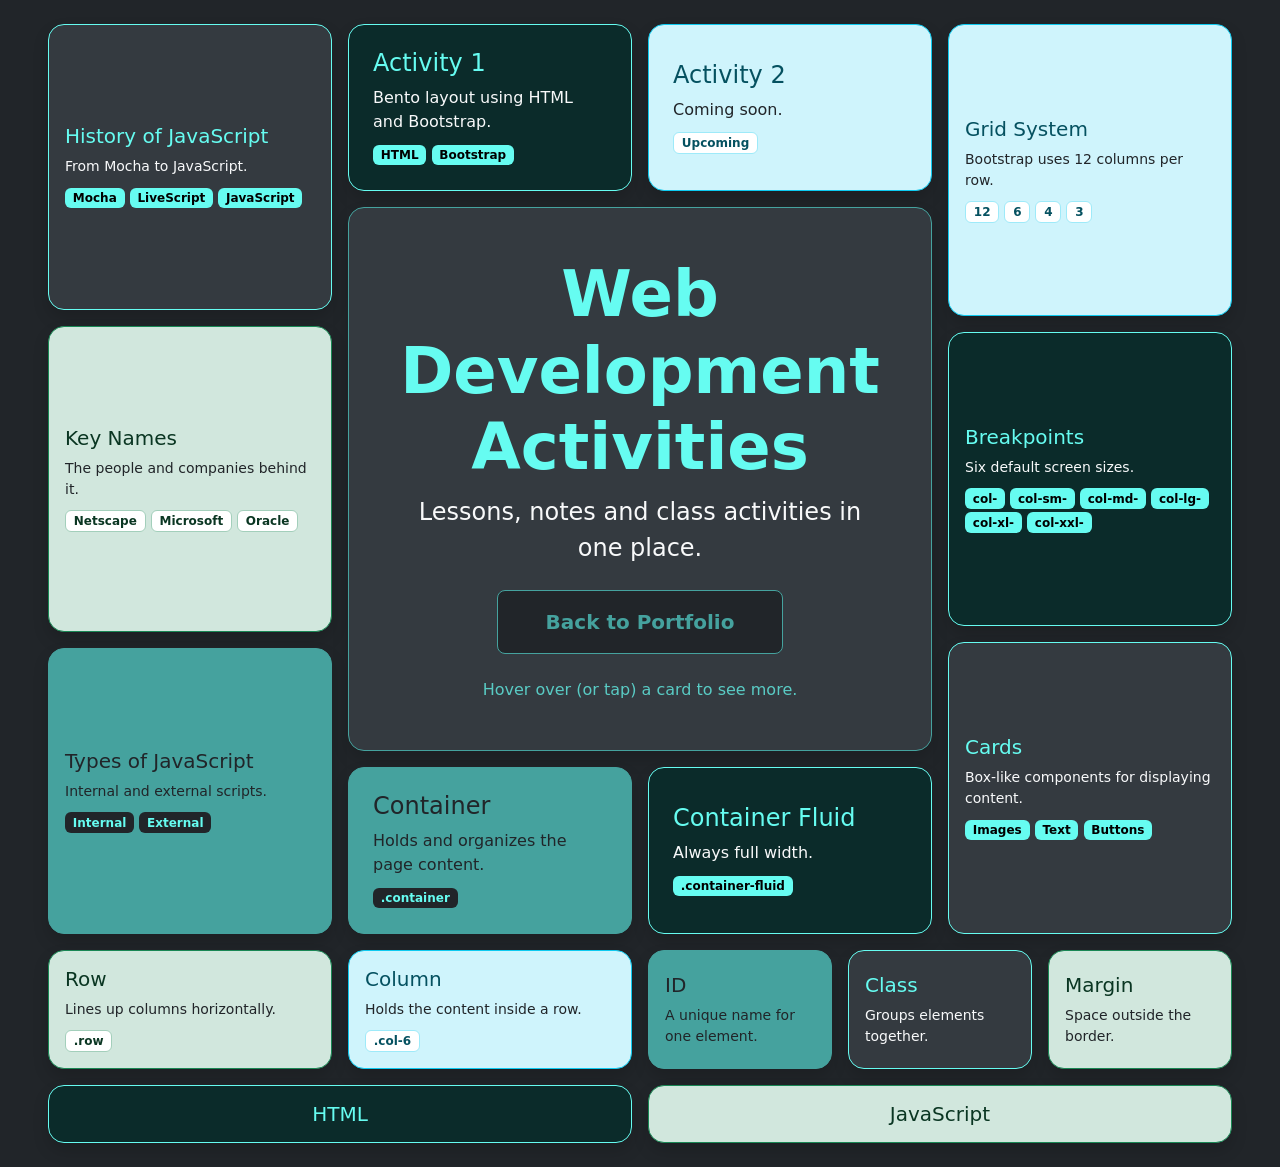
==== BENTO/index.html @ f208b11e "Rename folder to BENTO" ====
<!doctype html>
<html lang="en" data-bs-theme="dark">

<head>
  <meta charset="utf-8">
  <meta name="viewport" content="width=device-width, initial-scale=1">
  <title>Shyra - Web Development Activities</title>
  <link href="https://cdn.jsdelivr.net/npm/bootstrap@5.3.8/dist/css/bootstrap.min.css" rel="stylesheet"
    integrity="sha384-sRIl4kxILFvY47J16cr9ZwB07vP4J8+LH7qKQnuqkuIAvNWLzeN8tE5YBujZqJLB" crossorigin="anonymous">
</head>

<body class="bg-dark text-white mx-auto"
  style="max-width:1440px; --bs-info-rgb:102,252,241; --bs-success-rgb:69,162,158; --bs-info-bg-subtle:#0b2b2a; --bs-border-opacity:.55;">

  <div class="container-fluid d-flex flex-column gap-3 py-3 py-md-4 px-3 px-md-4 px-xl-5">

    <div class="row g-3">

      <div class="col-12 col-lg-6 order-lg-2 d-flex flex-column gap-3">

        <div class="row g-3">

          <div class="col-12 col-sm-6 d-flex">
            <div tabindex="0" data-hover
              class="card w-100 bg-info-subtle border-info rounded-4 p-4 justify-content-center shadow">
              <div data-front>
                <h3 class="h4 text-info">Activity 1</h3>
                <p class="text-light mb-2">Bento layout using HTML and Bootstrap.</p>
                <div>
                  <span class="badge text-bg-info">HTML</span>
                  <span class="badge text-bg-info">Bootstrap</span>
                </div>
              </div>
              <div data-back class="d-none">
                <h3 class="h4 text-info">Activity 1</h3>
                <p class="text-light mb-0">A bento layout made with rows, columns and cards.</p>
              </div>
            </div>
          </div>

          <div class="col-12 col-sm-6 d-flex">
            <div tabindex="0" data-hover data-bs-theme="light"
              class="card w-100 bg-info-subtle border-info rounded-4 p-4 justify-content-center shadow">
              <div data-front>
                <h3 class="h4 text-info-emphasis">Activity 2</h3>
                <p class="text-body mb-2">Coming soon.</p>
                <div><span class="badge bg-white text-info-emphasis border border-info-subtle">Upcoming</span></div>
              </div>
              <div data-back class="d-none">
                <h3 class="h4 text-info-emphasis">Activity 2</h3>
                <p class="text-body mb-0">Not added yet.</p>
              </div>
            </div>
          </div>

        </div>

        <div tabindex="0" data-hover
          class="card flex-grow-1 w-100 bg-body-secondary border-success rounded-4 p-4 p-md-5 py-md-5 text-center justify-content-center shadow">
          <div data-front>
            <h1 class="display-3 fw-bold text-info">Web Development Activities</h1>
            <p class="lead fs-4 text-light mb-4">Lessons, notes and class activities in one place.</p>
          </div>
          <div data-back class="d-none">
            <h1 class="display-3 fw-bold text-info">Web Development Activities</h1>
            <p class="lead fs-4 text-light mb-4">Covers JavaScript history and types, HTML and Bootstrap terms, the grid system and breakpoints.</p>
          </div>
          <div>
            <a href="https://shyramrbns.github.io/my-portfolio/" class="btn btn-dark btn-lg px-5 py-3 border border-success text-success fw-semibold">Back to Portfolio</a>
          </div>
          <p class="text-info opacity-75 mt-4 mb-0">Hover over (or tap) a card to see more.</p>
        </div>

        <div class="row g-3">

          <div class="col-12 col-sm-6 d-flex">
            <div tabindex="0" data-hover
              class="card w-100 bg-success border-success rounded-4 p-4 justify-content-center shadow">
              <div data-front>
                <h3 class="h4 text-dark">Container</h3>
                <p class="text-dark mb-2">Holds and organizes the page content.</p>
                <div><span class="badge bg-dark text-info">.container</span></div>
              </div>
              <div data-back class="d-none">
                <h3 class="h4 text-dark">Container</h3>
                <p class="text-dark mb-0">Bootstrap's .container uses predefined maximum widths that change with screen size.</p>
              </div>
            </div>
          </div>

          <div class="col-12 col-sm-6 d-flex">
            <div tabindex="0" data-hover
              class="card w-100 bg-info-subtle border-info rounded-4 p-4 justify-content-center shadow">
              <div data-front>
                <h3 class="h4 text-info">Container Fluid</h3>
                <p class="text-light mb-2">Always full width.</p>
                <div><span class="badge text-bg-info">.container-fluid</span></div>
              </div>
              <div data-back class="d-none">
                <h3 class="h4 text-info">Container Fluid</h3>
                <p class="text-light mb-0">.container-fluid takes up 100% of the available width.</p>
              </div>
            </div>
          </div>

        </div>

      </div>

      <div class="col-12 col-md-6 col-lg-3 order-lg-1 d-flex flex-column gap-3">

        <div tabindex="0" data-hover
          class="card flex-grow-1 w-100 bg-body-secondary border-info rounded-4 p-3 justify-content-center shadow">
          <div data-front>
            <h3 class="h5 text-info">History of JavaScript</h3>
            <p class="text-light small mb-2">From Mocha to JavaScript.</p>
            <div>
              <span class="badge text-bg-info">Mocha</span>
              <span class="badge text-bg-info">LiveScript</span>
              <span class="badge text-bg-info">JavaScript</span>
            </div>
          </div>
          <div data-back class="d-none">
            <h3 class="h5 text-info">History of JavaScript</h3>
            <p class="text-light small mb-0">Brendan Eich created it at Netscape. It was named Mocha, then LiveScript, and became JavaScript in 1995. It is not the same as Java.</p>
          </div>
        </div>

        <div tabindex="0" data-hover data-bs-theme="light"
          class="card flex-grow-1 w-100 bg-success-subtle border-success rounded-4 p-3 justify-content-center shadow">
          <div data-front>
            <h3 class="h5 text-success-emphasis">Key Names</h3>
            <p class="text-body small mb-2">The people and companies behind it.</p>
            <div>
              <span class="badge bg-white text-success-emphasis border border-success-subtle">Netscape</span>
              <span class="badge bg-white text-success-emphasis border border-success-subtle">Microsoft</span>
              <span class="badge bg-white text-success-emphasis border border-success-subtle">Oracle</span>
            </div>
          </div>
          <div data-back class="d-none">
            <h3 class="h5 text-success-emphasis">Key Names</h3>
            <p class="text-body small mb-0">Netscape Navigator is where it started. Microsoft added similar scripting to Internet Explorer in 1995. Oracle bought Sun Microsystems in 2010.</p>
          </div>
        </div>

        <div tabindex="0" data-hover
          class="card flex-grow-1 w-100 bg-success border-success rounded-4 p-3 justify-content-center shadow">
          <div data-front>
            <h3 class="h5 text-dark">Types of JavaScript</h3>
            <p class="text-dark small mb-2">Internal and external scripts.</p>
            <div>
              <span class="badge bg-dark text-info">Internal</span>
              <span class="badge bg-dark text-info">External</span>
            </div>
          </div>
          <div data-back class="d-none">
            <h3 class="h5 text-dark">Types of JavaScript</h3>
            <p class="text-dark small mb-0">Internal goes inside the HTML file in a <code class="text-dark">&lt;script&gt;</code> tag. External is a separate .js file linked with <code class="text-dark">&lt;script src="script.js"&gt;</code>.</p>
          </div>
        </div>

      </div>

      <div class="col-12 col-md-6 col-lg-3 order-lg-3 d-flex flex-column gap-3">

        <div tabindex="0" data-hover data-bs-theme="light"
          class="card flex-grow-1 w-100 bg-info-subtle border-info rounded-4 p-3 justify-content-center shadow">
          <div data-front>
            <h3 class="h5 text-info-emphasis">Grid System</h3>
            <p class="text-body small mb-2">Bootstrap uses 12 columns per row.</p>
            <div>
              <span class="badge bg-white text-info-emphasis border border-info-subtle">12</span>
              <span class="badge bg-white text-info-emphasis border border-info-subtle">6</span>
              <span class="badge bg-white text-info-emphasis border border-info-subtle">4</span>
              <span class="badge bg-white text-info-emphasis border border-info-subtle">3</span>
            </div>
          </div>
          <div data-back class="d-none">
            <h3 class="h5 text-info-emphasis">Grid System</h3>
            <p class="text-body small mb-0">12 is full width, 6 is half, 4 is one-third and 3 is one-fourth. The sizes in a row add up to 12.</p>
          </div>
        </div>

        <div tabindex="0" data-hover
          class="card flex-grow-1 w-100 bg-info-subtle border-info rounded-4 p-3 justify-content-center shadow">
          <div data-front>
            <h3 class="h5 text-info">Breakpoints</h3>
            <p class="text-light small mb-2">Six default screen sizes.</p>
            <div>
              <span class="badge text-bg-info">col-</span>
              <span class="badge text-bg-info">col-sm-</span>
              <span class="badge text-bg-info">col-md-</span>
              <span class="badge text-bg-info">col-lg-</span>
              <span class="badge text-bg-info">col-xl-</span>
              <span class="badge text-bg-info">col-xxl-</span>
            </div>
          </div>
          <div data-back class="d-none">
            <h3 class="h5 text-info">Breakpoints</h3>
            <p class="text-light small mb-0">Extra small, small, medium, large, extra large and extra extra large. Each one has its own class prefix.</p>
          </div>
        </div>

        <div tabindex="0" data-hover
          class="card flex-grow-1 w-100 bg-body-secondary border-info rounded-4 p-3 justify-content-center shadow">
          <div data-front>
            <h3 class="h5 text-info">Cards</h3>
            <p class="text-light small mb-2">Box-like components for displaying content.</p>
            <div>
              <span class="badge text-bg-info">Images</span>
              <span class="badge text-bg-info">Text</span>
              <span class="badge text-bg-info">Buttons</span>
            </div>
          </div>
          <div data-back class="d-none">
            <h3 class="h5 text-info">Cards</h3>
            <p class="text-light small mb-0">Cards display content such as images, text and buttons. Every box on this page is a card.</p>
          </div>
        </div>

      </div>

    </div>

    <div class="row g-3">

      <div class="col-12 col-sm-6 col-lg-3 d-flex">
        <div tabindex="0" data-hover data-bs-theme="light"
          class="card w-100 bg-success-subtle border-success rounded-4 p-3 justify-content-center shadow">
          <div data-front>
            <h3 class="h5 text-success-emphasis">Row</h3>
            <p class="text-body small mb-2">Lines up columns horizontally.</p>
            <div><span class="badge bg-white text-success-emphasis border border-success-subtle">.row</span></div>
          </div>
          <div data-back class="d-none">
            <h3 class="h5 text-success-emphasis">Row</h3>
            <p class="text-body small mb-0">A row organizes columns horizontally. Columns always go inside a row.</p>
          </div>
        </div>
      </div>

      <div class="col-12 col-sm-6 col-lg-3 d-flex">
        <div tabindex="0" data-hover data-bs-theme="light"
          class="card w-100 bg-info-subtle border-info rounded-4 p-3 justify-content-center shadow">
          <div data-front>
            <h3 class="h5 text-info-emphasis">Column</h3>
            <p class="text-body small mb-2">Holds the content inside a row.</p>
            <div><span class="badge bg-white text-info-emphasis border border-info-subtle">.col-6</span></div>
          </div>
          <div data-back class="d-none">
            <h3 class="h5 text-info-emphasis">Column</h3>
            <p class="text-body small mb-0">Columns share the 12-column grid. For example, col-6 takes half of the row.</p>
          </div>
        </div>
      </div>

      <div class="col-12 col-sm-4 col-lg-2 d-flex">
        <div tabindex="0" data-hover
          class="card w-100 bg-success border-success rounded-4 p-3 justify-content-center shadow">
          <div data-front>
            <h3 class="h5 text-dark">ID</h3>
            <p class="text-dark small mb-0">A unique name for one element.</p>
          </div>
          <div data-back class="d-none">
            <h3 class="h5 text-dark">ID</h3>
            <p class="text-dark small mb-0">An id identifies a single HTML element, so it is used once per page.</p>
          </div>
        </div>
      </div>

      <div class="col-12 col-sm-4 col-lg-2 d-flex">
        <div tabindex="0" data-hover
          class="card w-100 bg-body-secondary border-info rounded-4 p-3 justify-content-center shadow">
          <div data-front>
            <h3 class="h5 text-info">Class</h3>
            <p class="text-light small mb-0">Groups elements together.</p>
          </div>
          <div data-back class="d-none">
            <h3 class="h5 text-info">Class</h3>
            <p class="text-light small mb-0">A class can be used on many elements to give them the same styling or behavior.</p>
          </div>
        </div>
      </div>

      <div class="col-12 col-sm-4 col-lg-2 d-flex">
        <div tabindex="0" data-hover data-bs-theme="light"
          class="card w-100 bg-success-subtle border-success rounded-4 p-3 justify-content-center shadow">
          <div data-front>
            <h3 class="h5 text-success-emphasis">Margin</h3>
            <p class="text-body small mb-0">Space outside the border.</p>
          </div>
          <div data-back class="d-none">
            <h3 class="h5 text-success-emphasis">Margin</h3>
            <p class="text-body small mb-0">Margin is the space outside an element's border that separates it from other elements.</p>
          </div>
        </div>
      </div>

    </div>

    <div class="row g-3">

      <div class="col-12 col-sm-6 d-flex">
        <div tabindex="0" data-hover
          class="card w-100 bg-info-subtle border-info rounded-4 p-3 text-center justify-content-center shadow">
          <div data-front><h4 class="h5 text-info mb-0">HTML</h4></div>
          <div data-back class="d-none"><p class="text-light small mb-0">The structure of every page.</p></div>
        </div>
      </div>

      <div class="col-12 col-sm-6 d-flex">
        <div tabindex="0" data-hover data-bs-theme="light"
          class="card w-100 bg-success-subtle border-success rounded-4 p-3 text-center justify-content-center shadow">
          <div data-front><h4 class="h5 text-success-emphasis mb-0">JavaScript</h4></div>
          <div data-back class="d-none"><p class="text-body small mb-0">Makes pages interactive.</p></div>
        </div>
      </div>

    </div>

  </div>

  <script src="https://cdn.jsdelivr.net/npm/bootstrap@5.3.8/dist/js/bootstrap.bundle.min.js"
    integrity="sha384-FKyoEForCGlyvwx9Hj09JcYn3nv7wiPVlz7YYwJrWVcXK/BmnVDxM+D2scQbITxI"
    crossorigin="anonymous"></script>

  <script>
    document.querySelectorAll('[data-hover]').forEach(function (card) {
      var front = card.querySelector('[data-front]');
      var back = card.querySelector('[data-back]');
      function show() { front.classList.add('d-none'); back.classList.remove('d-none'); }
      function hide() { back.classList.add('d-none'); front.classList.remove('d-none'); }
      card.addEventListener('mouseenter', show);
      card.addEventListener('mouseleave', hide);
      card.addEventListener('focus', show);
      card.addEventListener('blur', hide);
    });
  </script>
</body>

</html>
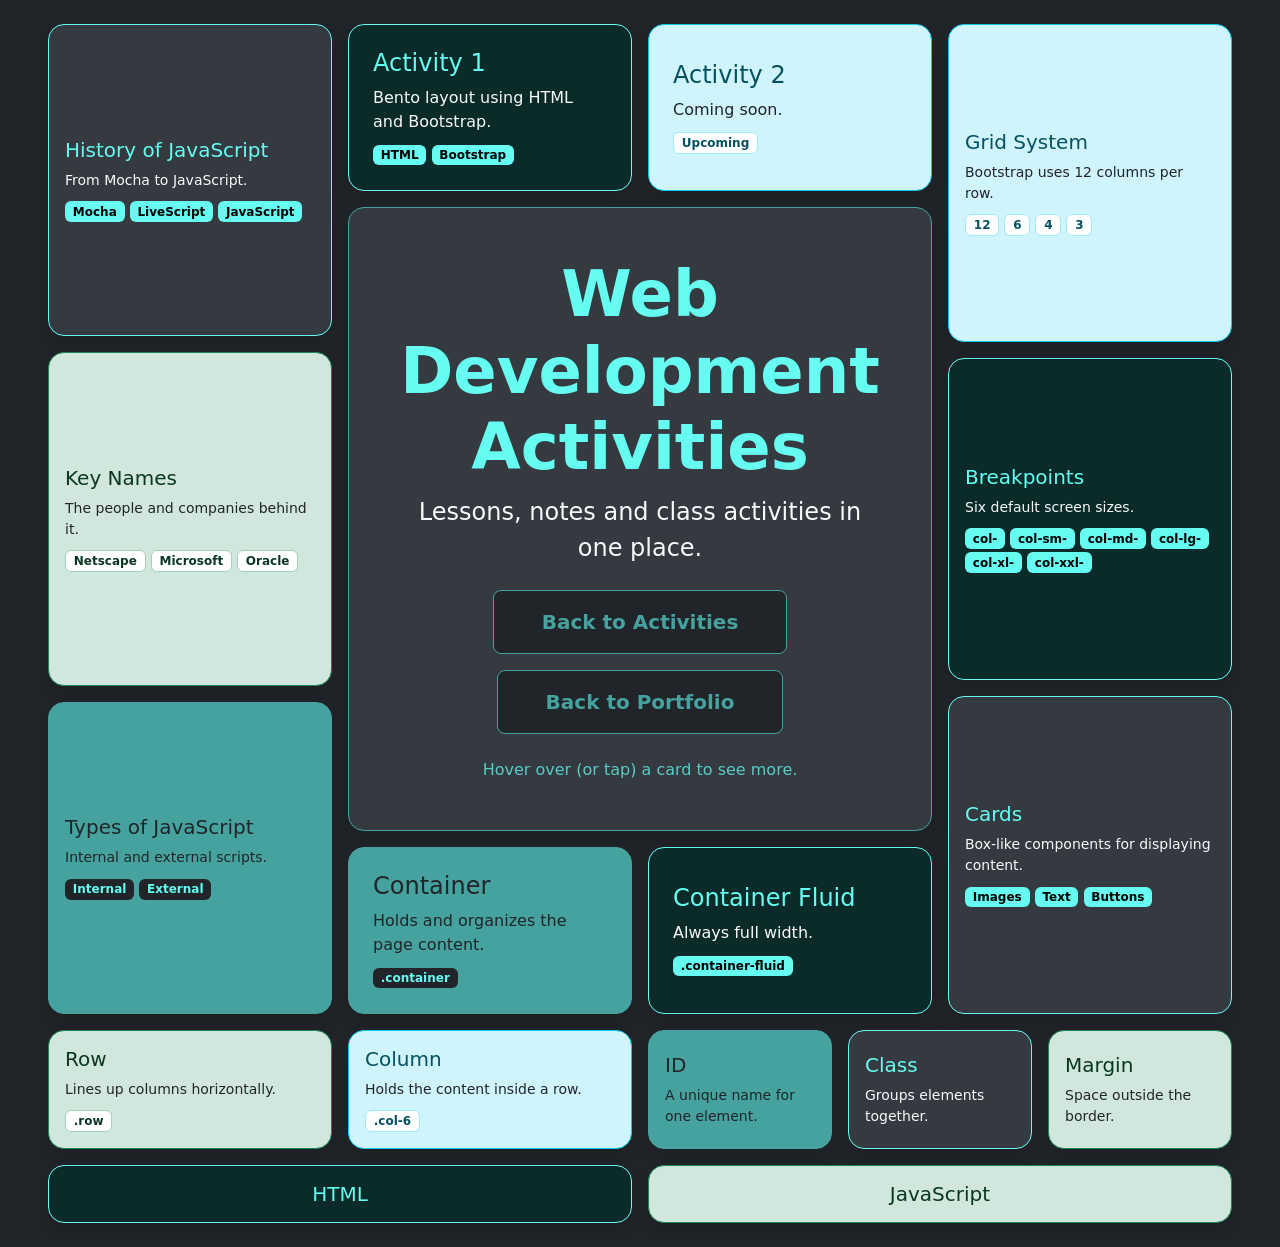
==== commit be523152: "add web dev landing page" ====
--- a/BENTO/index.html
+++ b/BENTO/index.html
@@ -65,8 +65,9 @@
             <h1 class="display-3 fw-bold text-info">Web Development Activities</h1>
             <p class="lead fs-4 text-light mb-4">Covers JavaScript history and types, HTML and Bootstrap terms, the grid system and breakpoints.</p>
           </div>
-          <div>
-            <a href="https://shyramrbns.github.io/my-portfolio/" class="btn btn-dark btn-lg px-5 py-3 border border-success text-success fw-semibold">Back to Portfolio</a>
+          <div class="d-flex gap-3 justify-content-center flex-wrap">
+            <a href="../JSON/index.html" class="btn btn-dark btn-lg px-5 py-3 border border-success text-success fw-semibold">Back to Activities</a>
+            <a href="https://shyramrbns.github.io/" class="btn btn-dark btn-lg px-5 py-3 border border-success text-success fw-semibold">Back to Portfolio</a>
           </div>
           <p class="text-info opacity-75 mt-4 mb-0">Hover over (or tap) a card to see more.</p>
         </div>
